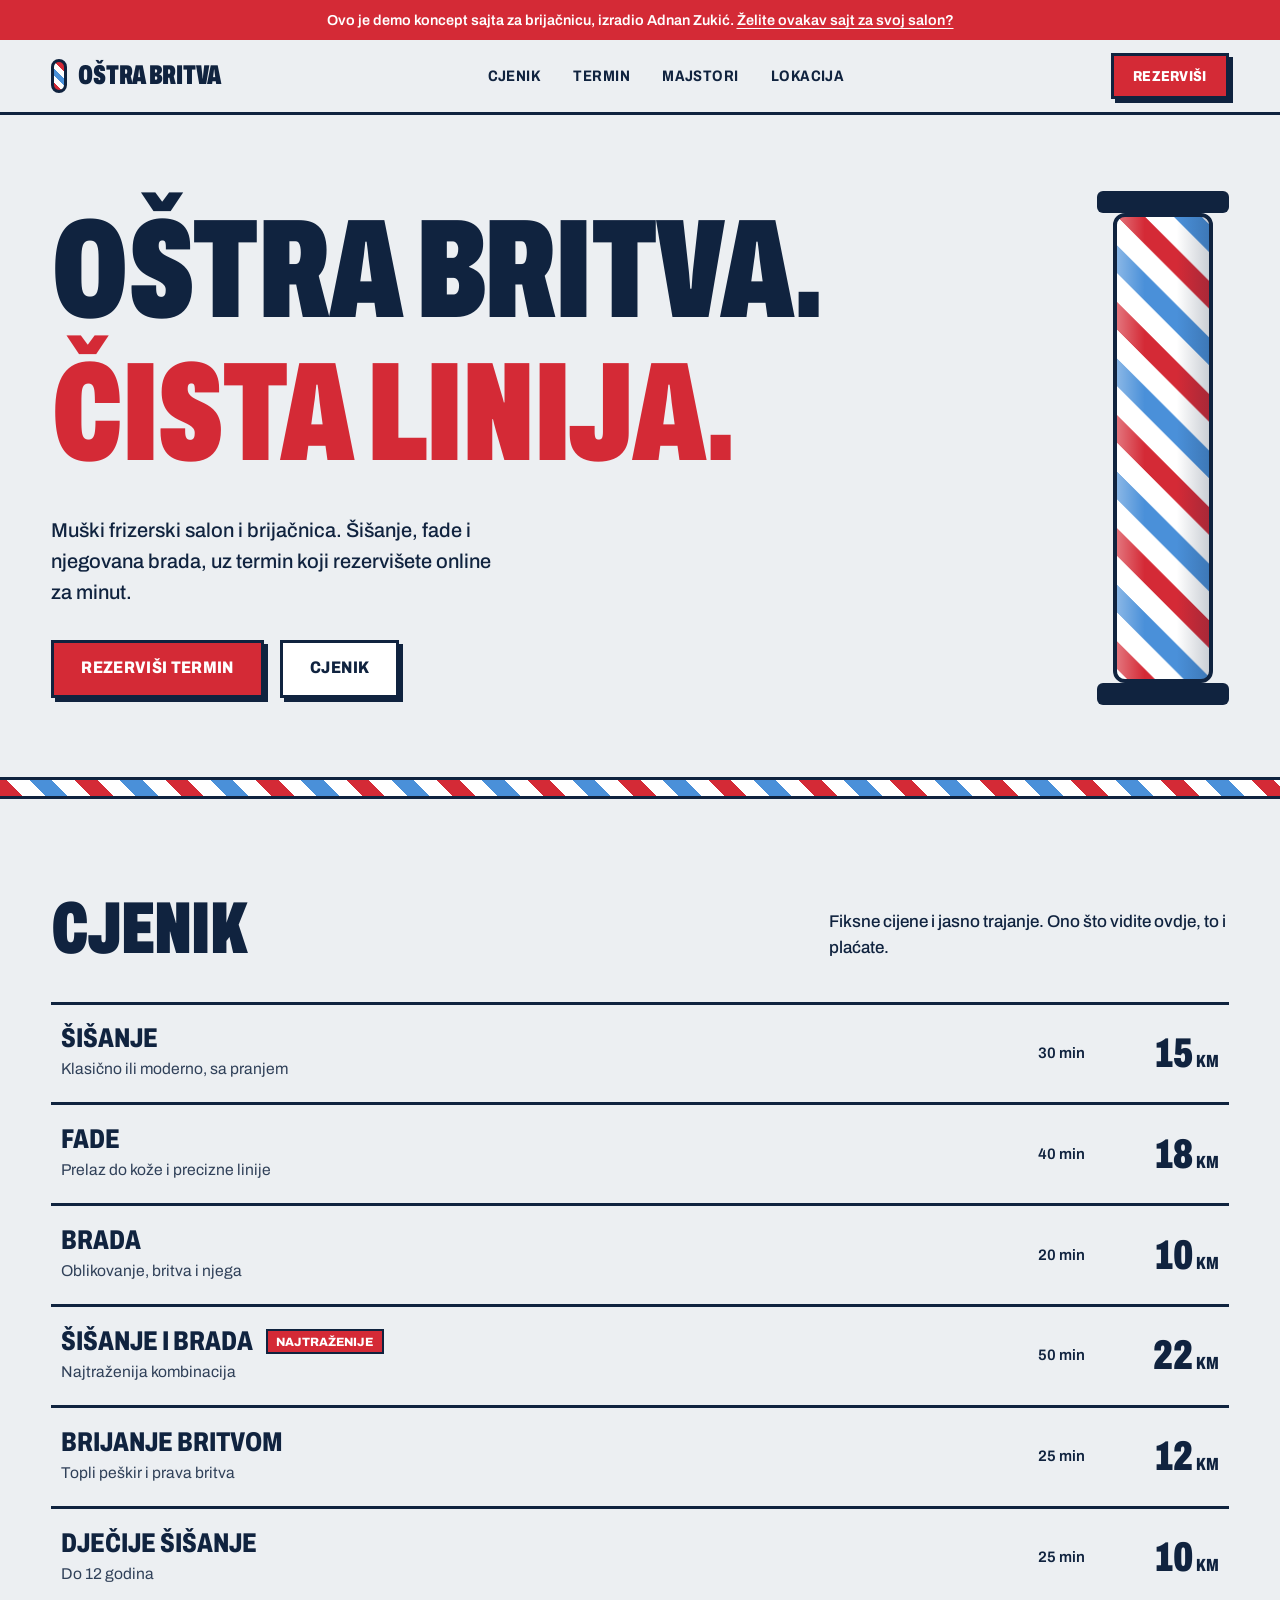
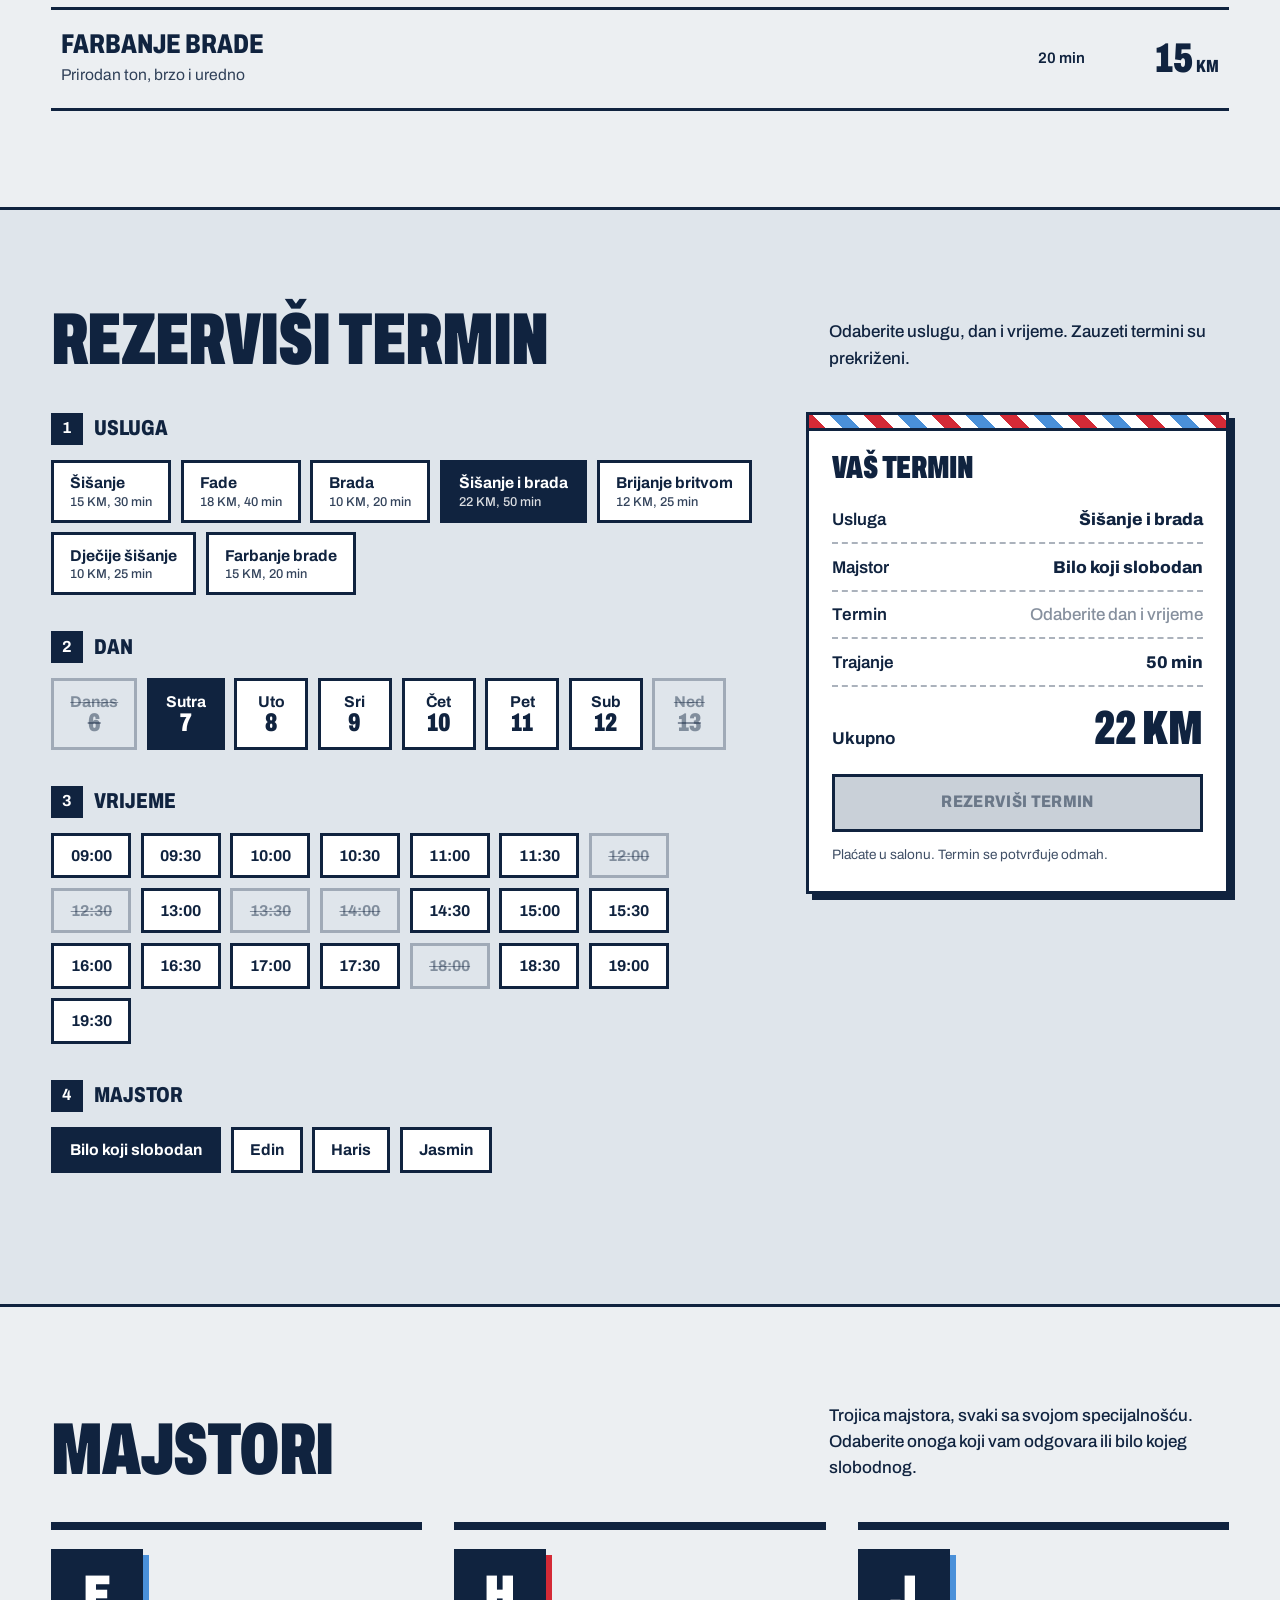
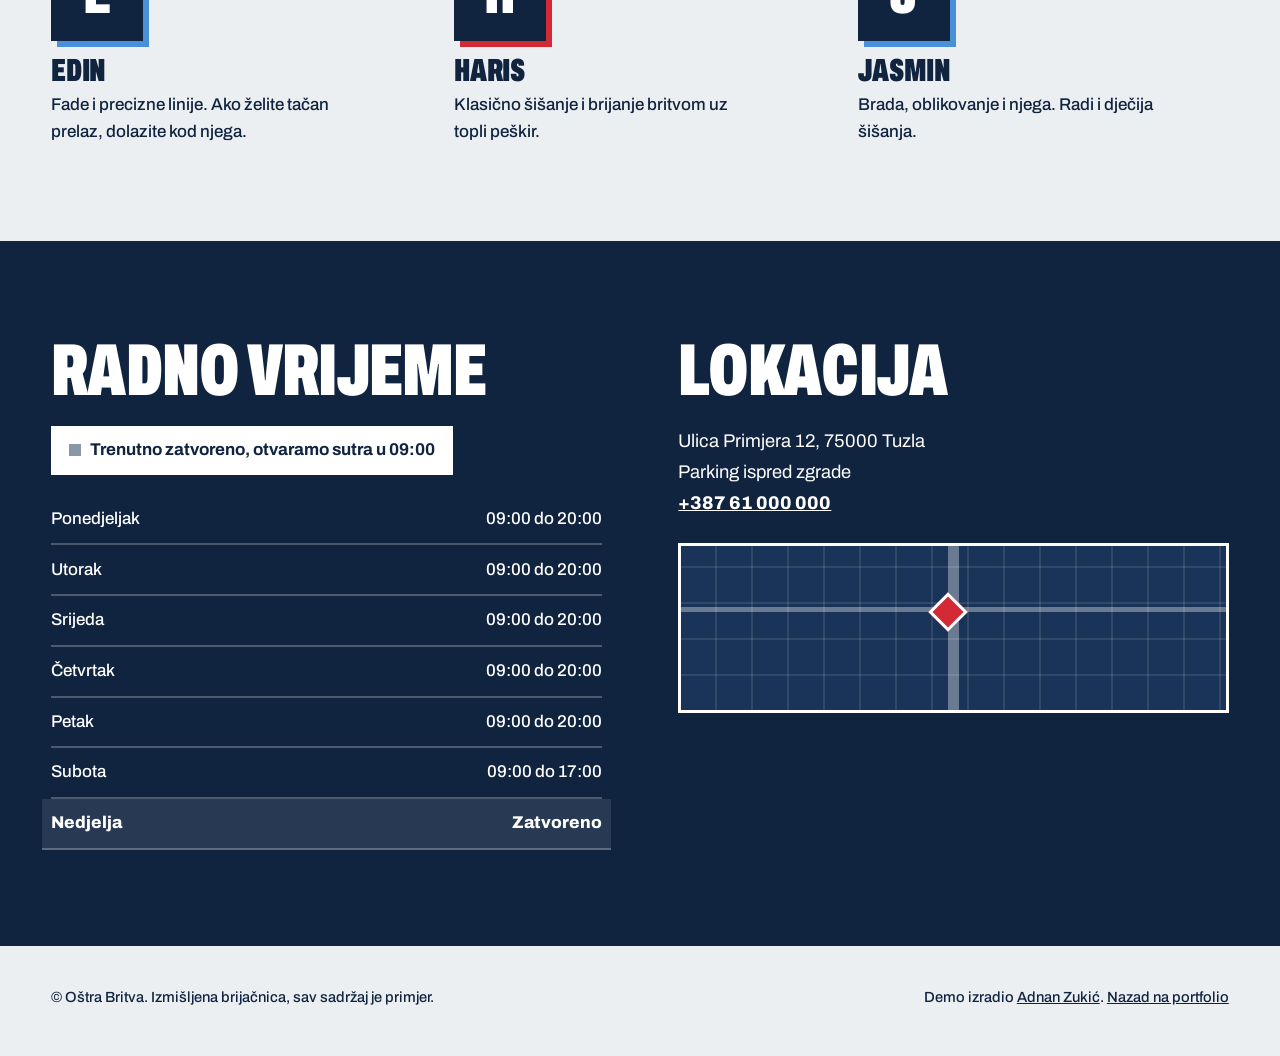
==== public/demo/brijacnica-ostra-britva/index.html @ d1c4181c "Create index.html" ====
<!doctype html>
<html lang="bs">
<head>
<meta charset="UTF-8" />
<meta name="viewport" content="width=device-width, initial-scale=1" />
<title>Oštra Britva | Muški frizerski salon (demo)</title>
<meta name="description" content="Demo koncept sajta za brijačnicu s online rezervacijom termina. Izradio Adnan Zukić." />
<meta name="robots" content="noindex" />
<link rel="preconnect" href="https://fonts.googleapis.com" />
<link rel="preconnect" href="https://fonts.gstatic.com" crossorigin />
<link href="https://fonts.googleapis.com/css2?family=Archivo:wdth,wght@62..125,400..900&display=swap" rel="stylesheet" />
<style>
  :root {
    --ink: #10233f;
    --red: #d42a36;
    --blue: #4a90d9;
    --paper: #eceff2;
    --white: #ffffff;
    --font: 'Archivo', 'Arial Narrow', 'Segoe UI', system-ui, sans-serif;
    --wrap: min(1180px, 92vw);
    --hard: 6px 6px 0 var(--ink);
  }
  * { box-sizing: border-box; margin: 0; padding: 0; }
  html { scroll-behavior: smooth; }
  body { font-family: var(--font); font-size: 17px; line-height: 1.55; color: var(--ink); background: var(--paper); -webkit-font-smoothing: antialiased; }
  a { color: inherit; }
  :focus-visible { outline: 3px solid var(--red); outline-offset: 3px; }
  .wrap { width: var(--wrap); margin-inline: auto; }
  .display { font-stretch: 62%; font-weight: 900; text-transform: uppercase; letter-spacing: -.01em; line-height: .9; }
  h2.display { font-size: clamp(2.6rem, 6vw, 4.6rem); }

  .btn { display: inline-flex; align-items: center; justify-content: center; font: 800 1.05rem/1 var(--font); font-stretch: 85%; text-transform: uppercase; letter-spacing: .02em; padding: 1.1rem 1.7rem; border: 3px solid var(--ink); background: var(--red); color: #fff; text-decoration: none; cursor: pointer; box-shadow: 4px 4px 0 var(--ink); transition: transform .12s ease, box-shadow .12s ease; }
  .btn:hover { transform: translate(2px, 2px); box-shadow: 2px 2px 0 var(--ink); }
  .btn:active { transform: translate(4px, 4px); box-shadow: 0 0 0 var(--ink); }
  .btn.alt { background: #fff; color: var(--ink); }
  .btn[disabled] { background: #c9d0d8; color: #6b7889; cursor: not-allowed; box-shadow: none; transform: none; }

  .demo-strip { background: var(--red); color: #fff; font-size: .9rem; font-weight: 600; text-align: center; padding: .55rem 1rem; }
  .demo-strip a { color: #fff; text-underline-offset: 3px; }

  header.top { position: sticky; top: 0; z-index: 30; background: var(--paper); border-bottom: 3px solid var(--ink); }
  .nav { display: flex; align-items: center; justify-content: space-between; gap: 1.5rem; padding: .8rem 0; }
  .logo { display: flex; align-items: center; gap: .7rem; text-decoration: none; font-size: 1.7rem; }
  .logo .mini { width: 16px; height: 34px; border: 3px solid var(--ink); border-radius: 8px; background: repeating-linear-gradient(45deg, var(--red) 0 5px, #fff 5px 10px, var(--blue) 10px 15px, #fff 15px 20px); }
  .nav ul { display: flex; gap: 2rem; list-style: none; }
  .nav ul a { text-decoration: none; font-weight: 700; font-stretch: 85%; text-transform: uppercase; font-size: .95rem; letter-spacing: .03em; }
  .nav ul a:hover { color: var(--red); }
  .nav .btn { padding: .8rem 1.2rem; font-size: .9rem; }

  /* hero */
  .hero { padding: clamp(2.5rem, 6vw, 5rem) 0 clamp(2.5rem, 6vw, 4.5rem); }
  .hero-grid { display: grid; grid-template-columns: 1fr auto; gap: clamp(1.5rem, 5vw, 5rem); align-items: center; }
  .hero h1 { font-size: clamp(3.4rem, 11vw, 9rem); line-height: 1.02; margin-bottom: 1.8rem; }
  .hero h1 span { display: block; }
  .hero h1 .r { color: var(--red); }
  .hero p.lead { font-size: 1.25rem; max-width: 40ch; margin-bottom: 2rem; font-weight: 500; }
  .hero .actions { display: flex; flex-wrap: wrap; gap: 1rem; }

  .pole-wrap { display: flex; flex-direction: column; align-items: center; }
  .pole-cap { width: 132px; height: 22px; background: var(--ink); border-radius: 6px; position: relative; }
  .pole { width: 100px; height: clamp(300px, 46vw, 470px); border: 4px solid var(--ink); border-radius: 12px; position: relative; overflow: hidden;
    background: repeating-linear-gradient(45deg, var(--red) 0 20px, #fff 20px 40px, var(--blue) 40px 60px, #fff 60px 80px);
    background-size: 113.137px 113.137px; animation: spin 2.4s linear infinite; }
  .pole::after { content: ""; position: absolute; inset: 0; background: linear-gradient(90deg, rgba(255,255,255,.35) 0, rgba(255,255,255,0) 30%, rgba(0,0,0,0) 65%, rgba(16,35,63,.22) 100%); }
  @keyframes spin { to { background-position: 0 113.137px; } }

  .stripe-band { height: 22px; border-block: 3px solid var(--ink); background: repeating-linear-gradient(45deg, var(--red) 0 16px, #fff 16px 32px, var(--blue) 32px 48px, #fff 48px 64px); }

  section.block { padding: clamp(3.5rem, 8vw, 6rem) 0; }
  .sec-head { display: flex; align-items: end; justify-content: space-between; gap: 2rem; flex-wrap: wrap; margin-bottom: 2.5rem; }
  .sec-head p { max-width: 40ch; font-weight: 500; }

  /* price list */
  .plist { border-top: 3px solid var(--ink); }
  .prow { display: grid; grid-template-columns: 1fr auto auto; align-items: center; gap: 1.5rem; padding: 1.3rem .6rem; border-bottom: 3px solid var(--ink); transition: background .15s ease; }
  .prow:hover { background: #fff; }
  .prow h3 { font-size: 1.7rem; font-weight: 800; font-stretch: 75%; text-transform: uppercase; line-height: 1; display: flex; align-items: center; gap: .8rem; flex-wrap: wrap; }
  .prow p { font-size: .98rem; margin-top: .3rem; opacity: .85; }
  .prow .min { font-weight: 600; font-size: .95rem; }
  .prow .price { font-size: 2.6rem; font-weight: 900; font-stretch: 70%; line-height: 1; min-width: 5.5ch; text-align: right; }
  .prow .price small { font-size: 1.1rem; font-weight: 800; margin-left: .2rem; }
  .hot { font: 800 .75rem/1 var(--font); font-stretch: 100%; background: var(--red); color: #fff; border: 2px solid var(--ink); padding: .3rem .55rem; }

  /* booking */
  .book-band { background: #dfe5eb; border-block: 3px solid var(--ink); }
  .book { display: grid; grid-template-columns: 1.25fr .75fr; gap: clamp(1.5rem, 4vw, 3.5rem); align-items: start; }
  .step { margin-bottom: 2.2rem; }
  .step h3 { font-size: 1.35rem; font-weight: 800; font-stretch: 75%; text-transform: uppercase; margin-bottom: .9rem; display: flex; align-items: center; gap: .7rem; }
  .step h3 b { display: inline-grid; place-items: center; width: 2rem; height: 2rem; background: var(--ink); color: #fff; font-stretch: 100%; font-size: 1rem; }
  .chips { display: flex; flex-wrap: wrap; gap: .6rem; }
  .chip { font: 700 .98rem/1.1 var(--font); color: var(--ink); background: #fff; border: 3px solid var(--ink); padding: .7rem 1rem; cursor: pointer; text-align: left; transition: transform .1s ease, background .1s ease; }
  .chip:hover:not([disabled]) { transform: translate(-1px, -1px); }
  .chip[aria-pressed="true"] { background: var(--ink); color: #fff; }
  .chip[disabled] { background: transparent; border-color: rgba(16,35,63,.3); color: rgba(16,35,63,.45); text-decoration: line-through; cursor: not-allowed; }
  .chip small { display: block; font-weight: 500; font-size: .8rem; opacity: .85; margin-top: .2rem; text-decoration: none; }
  .chip.day { text-align: center; min-width: 74px; }
  .chip.day b { display: block; font-size: 1.6rem; font-stretch: 70%; font-weight: 900; line-height: 1; }
  .chip.time { min-width: 80px; text-align: center; }
  .slots-empty { font-weight: 500; }

  .ticket { position: sticky; top: 92px; background: #fff; border: 3px solid var(--ink); box-shadow: var(--hard); }
  .ticket .t-top { height: 16px; background: repeating-linear-gradient(45deg, var(--red) 0 12px, #fff 12px 24px, var(--blue) 24px 36px, #fff 36px 48px); border-bottom: 3px solid var(--ink); }
  .ticket .t-body { padding: 1.4rem 1.4rem 1.6rem; }
  .ticket h3 { font-size: 2rem; margin-bottom: 1rem; }
  .ticket dl { display: grid; gap: .1rem; }
  .ticket dl > div { display: flex; justify-content: space-between; gap: 1rem; padding: .55rem 0; border-bottom: 2px dashed rgba(16,35,63,.35); }
  .ticket dt { font-weight: 600; }
  .ticket dd { font-weight: 800; text-align: right; }
  .ticket dd.empty { font-weight: 500; opacity: .5; }
  .ticket .total { display: flex; align-items: baseline; justify-content: space-between; margin: 1.1rem 0 1.3rem; }
  .ticket .total span { font-weight: 700; }
  .ticket .total strong { font-size: 3rem; font-stretch: 65%; font-weight: 900; line-height: 1; }
  .ticket .btn { width: 100%; }
  .ticket .fine { font-size: .85rem; margin-top: .8rem; opacity: .8; }

  /* barbers */
  .barbers { display: grid; grid-template-columns: repeat(3, 1fr); gap: 2rem; }
  .barber { border-top: 8px solid var(--ink); padding-top: 1.2rem; }
  .barber .mono { width: 92px; height: 92px; background: var(--ink); color: #fff; display: grid; place-items: center; font-size: 3.4rem; font-stretch: 70%; font-weight: 900; margin-bottom: 1rem; box-shadow: 6px 6px 0 var(--blue); }
  .barber:nth-child(2) .mono { box-shadow: 6px 6px 0 var(--red); }
  .barber h3 { font-size: 2rem; margin-bottom: .4rem; }
  .barber p { font-weight: 500; max-width: 30ch; }

  /* location */
  .loc { background: var(--ink); color: #fff; }
  .loc-grid { display: grid; grid-template-columns: 1fr 1fr; gap: clamp(2rem, 6vw, 6rem); }
  .loc h2 { margin-bottom: 1.4rem; }
  .status { display: inline-flex; align-items: center; gap: .6rem; background: #fff; color: var(--ink); font-weight: 700; padding: .55rem .9rem; border: 3px solid #fff; margin-bottom: 1.2rem; }
  .status i { width: 12px; height: 12px; background: #8a97a8; flex-shrink: 0; }
  .status.open i { background: #1fa463; }
  .hours { list-style: none; }
  .hours li { display: flex; justify-content: space-between; padding: .7rem 0; border-bottom: 2px solid rgba(255,255,255,.25); font-weight: 500; }
  .hours li.today { font-weight: 800; color: #fff; background: rgba(255,255,255,.1); padding-inline: .6rem; margin-inline: -.6rem; }
  .loc address { font-style: normal; font-size: 1.15rem; line-height: 1.7; }
  .loc address a { font-weight: 800; }
  .loc .map { margin-top: 1.5rem; height: 170px; border: 3px solid #fff; background:
    linear-gradient(90deg, transparent 49%, rgba(255,255,255,.35) 49% 51%, transparent 51%),
    linear-gradient(0deg, transparent 60%, rgba(255,255,255,.35) 60% 63%, transparent 63%),
    repeating-linear-gradient(0deg, transparent 0 34px, rgba(255,255,255,.1) 34px 36px),
    repeating-linear-gradient(90deg, transparent 0 34px, rgba(255,255,255,.1) 34px 36px), #1a3358; position: relative; }
  .loc .map::after { content: ""; position: absolute; left: 49%; top: 40%; width: 22px; height: 22px; background: var(--red); border: 3px solid #fff; transform: translate(-50%, -50%) rotate(45deg); }

  footer.foot { padding: 2.5rem 0 3rem; font-size: .92rem; font-weight: 500; }
  footer.foot .wrap { display: flex; flex-wrap: wrap; justify-content: space-between; gap: 1rem; }

  dialog { border: 3px solid var(--ink); padding: 2rem; max-width: min(480px, 92vw); background: #fff; color: var(--ink); box-shadow: 10px 10px 0 var(--ink); }
  dialog::backdrop { background: rgba(16,35,63,.6); }
  dialog h3 { font-size: 2.2rem; margin-bottom: .8rem; }
  dialog p { margin-bottom: 1.3rem; font-weight: 500; }
  dialog .sum { font-weight: 800; margin-bottom: 1.3rem; padding: .8rem 1rem; background: var(--paper); border: 2px solid var(--ink); }
  dialog .actions { display: flex; flex-wrap: wrap; gap: .8rem; }

  @media (max-width: 900px) {
    .nav ul { display: none; }
    .hero-grid { grid-template-columns: 1fr; }
    .pole-wrap { flex-direction: row; justify-content: flex-start; }
    .pole-wrap .pole { width: 100%; height: 44px; border-radius: 10px; }
    .pole-wrap .pole-cap { display: none; }
    .pole { animation-name: spin-x; }
    .book, .loc-grid { grid-template-columns: 1fr; }
    .ticket { position: static; }
    .barbers { grid-template-columns: 1fr; }
    .prow { grid-template-columns: 1fr auto; }
    .prow .min { display: none; }
  }
  @keyframes spin-x { to { background-position: 113.137px 0; } }
  @media (prefers-reduced-motion: reduce) {
    html { scroll-behavior: auto; }
    .pole { animation: none !important; }
    * { transition: none !important; }
  }
</style>
</head>
<body>

<div class="demo-strip">
  Ovo je demo koncept sajta za brijačnicu, izradio Adnan Zukić.
  <a href="/contact">Želite ovakav sajt za svoj salon?</a>
</div>

<header class="top">
  <div class="wrap nav">
    <a class="logo display" href="#top" aria-label="Oštra Britva, početna"><span class="mini" aria-hidden="true"></span>Oštra Britva</a>
    <nav aria-label="Glavni meni">
      <ul>
        <li><a href="#cjenik">Cjenik</a></li>
        <li><a href="#rezervacija">Termin</a></li>
        <li><a href="#majstori">Majstori</a></li>
        <li><a href="#lokacija">Lokacija</a></li>
      </ul>
    </nav>
    <a class="btn" href="#rezervacija">Rezerviši</a>
  </div>
</header>

<main id="top">

  <section class="hero">
    <div class="wrap hero-grid">
      <div>
        <h1 class="display"><span>Oštra britva.</span><span class="r">Čista linija.</span></h1>
        <p class="lead">Muški frizerski salon i brijačnica. Šišanje, fade i njegovana brada, uz termin koji rezervišete online za minut.</p>
        <div class="actions">
          <a class="btn" href="#rezervacija">Rezerviši termin</a>
          <a class="btn alt" href="#cjenik">Cjenik</a>
        </div>
      </div>
      <div class="pole-wrap" aria-hidden="true">
        <div class="pole-cap"></div>
        <div class="pole"></div>
        <div class="pole-cap"></div>
      </div>
    </div>
  </section>

  <div class="stripe-band" aria-hidden="true"></div>

  <section class="block" id="cjenik">
    <div class="wrap">
      <div class="sec-head">
        <h2 class="display">Cjenik</h2>
        <p>Fiksne cijene i jasno trajanje. Ono što vidite ovdje, to i plaćate.</p>
      </div>
      <div class="plist" id="plist"></div>
    </div>
  </section>

  <section class="block book-band" id="rezervacija">
    <div class="wrap">
      <div class="sec-head">
        <h2 class="display">Rezerviši termin</h2>
        <p>Odaberite uslugu, dan i vrijeme. Zauzeti termini su prekriženi.</p>
      </div>
      <div class="book">
        <div>
          <div class="step"><h3><b>1</b>Usluga</h3><div class="chips" id="c-service"></div></div>
          <div class="step"><h3><b>2</b>Dan</h3><div class="chips" id="c-day"></div></div>
          <div class="step"><h3><b>3</b>Vrijeme</h3><div class="chips" id="c-time"></div></div>
          <div class="step"><h3><b>4</b>Majstor</h3><div class="chips" id="c-barber"></div></div>
        </div>

        <aside class="ticket" aria-live="polite">
          <div class="t-top"></div>
          <div class="t-body">
            <h3 class="display">Vaš termin</h3>
            <dl>
              <div><dt>Usluga</dt><dd id="t-service">-</dd></div>
              <div><dt>Majstor</dt><dd id="t-barber">-</dd></div>
              <div><dt>Termin</dt><dd id="t-when" class="empty">Odaberite dan i vrijeme</dd></div>
              <div><dt>Trajanje</dt><dd id="t-min">-</dd></div>
            </dl>
            <div class="total"><span>Ukupno</span><strong id="t-price">0 KM</strong></div>
            <button class="btn" id="book-btn" type="button" disabled>Rezerviši termin</button>
            <p class="fine">Plaćate u salonu. Termin se potvrđuje odmah.</p>
          </div>
        </aside>
      </div>
    </div>
  </section>

  <section class="block" id="majstori">
    <div class="wrap">
      <div class="sec-head">
        <h2 class="display">Majstori</h2>
        <p>Trojica majstora, svaki sa svojom specijalnošću. Odaberite onoga koji vam odgovara ili bilo kojeg slobodnog.</p>
      </div>
      <div class="barbers">
        <div class="barber"><div class="mono" aria-hidden="true">E</div><h3 class="display">Edin</h3><p>Fade i precizne linije. Ako želite tačan prelaz, dolazite kod njega.</p></div>
        <div class="barber"><div class="mono" aria-hidden="true">H</div><h3 class="display">Haris</h3><p>Klasično šišanje i brijanje britvom uz topli peškir.</p></div>
        <div class="barber"><div class="mono" aria-hidden="true">J</div><h3 class="display">Jasmin</h3><p>Brada, oblikovanje i njega. Radi i dječija šišanja.</p></div>
      </div>
    </div>
  </section>

  <section class="block loc" id="lokacija">
    <div class="wrap loc-grid">
      <div>
        <h2 class="display">Radno vrijeme</h2>
        <p class="status" id="status"><i></i><span></span></p>
        <ul class="hours" id="hours">
          <li data-d="1"><span>Ponedjeljak</span><span>09:00 do 20:00</span></li>
          <li data-d="2"><span>Utorak</span><span>09:00 do 20:00</span></li>
          <li data-d="3"><span>Srijeda</span><span>09:00 do 20:00</span></li>
          <li data-d="4"><span>Četvrtak</span><span>09:00 do 20:00</span></li>
          <li data-d="5"><span>Petak</span><span>09:00 do 20:00</span></li>
          <li data-d="6"><span>Subota</span><span>09:00 do 17:00</span></li>
          <li data-d="0"><span>Nedjelja</span><span>Zatvoreno</span></li>
        </ul>
      </div>
      <div>
        <h2 class="display">Lokacija</h2>
        <address>
          Ulica Primjera 12, 75000 Tuzla<br />
          Parking ispred zgrade<br />
          <a href="tel:+38761000000">+387 61 000 000</a>
        </address>
        <div class="map" role="img" aria-label="Prostor za kartu lokacije"></div>
      </div>
    </div>
  </section>
</main>

<footer class="foot">
  <div class="wrap">
    <span>© Oštra Britva. Izmišljena brijačnica, sav sadržaj je primjer.</span>
    <span>Demo izradio <a href="/">Adnan Zukić</a>. <a href="/portfolio">Nazad na portfolio</a></span>
  </div>
</footer>

<dialog id="demo-dialog">
  <h3 class="display">Ovo je demo</h3>
  <div class="sum" id="d-sum"></div>
  <p>Na pravom sajtu ova rezervacija stiže direktno na vaš WhatsApp ili Viber i upisuje se u raspored. Ništa nije poslano.</p>
  <div class="actions">
    <a class="btn" href="/contact">Želim ovakav sajt</a>
    <button class="btn alt" type="button" id="d-close">Zatvori</button>
  </div>
</dialog>

<script>
(function () {
  var services = [
    { n: 'Šišanje', d: 'Klasično ili moderno, sa pranjem', m: 30, p: 15 },
    { n: 'Fade', d: 'Prelaz do kože i precizne linije', m: 40, p: 18 },
    { n: 'Brada', d: 'Oblikovanje, britva i njega', m: 20, p: 10 },
    { n: 'Šišanje i brada', d: 'Najtraženija kombinacija', m: 50, p: 22, hot: true },
    { n: 'Brijanje britvom', d: 'Topli peškir i prava britva', m: 25, p: 12 },
    { n: 'Dječije šišanje', d: 'Do 12 godina', m: 25, p: 10 },
    { n: 'Farbanje brade', d: 'Prirodan ton, brzo i uredno', m: 20, p: 15 }
  ];
  var barbers = ['Bilo koji slobodan', 'Edin', 'Haris', 'Jasmin'];
  var hours = { 0: null, 1: [9, 20], 2: [9, 20], 3: [9, 20], 4: [9, 20], 5: [9, 20], 6: [9, 17] };
  var dayShort = ['Ned', 'Pon', 'Uto', 'Sri', 'Čet', 'Pet', 'Sub'];
  var dayFull = ['nedjelja', 'ponedjeljak', 'utorak', 'srijeda', 'četvrtak', 'petak', 'subota'];
  var dayAcc = ['nedjelju', 'ponedjeljak', 'utorak', 'srijedu', 'četvrtak', 'petak', 'subotu'];
  var months = ['januar', 'februar', 'mart', 'april', 'maj', 'juni', 'juli', 'august', 'septembar', 'oktobar', 'novembar', 'decembar'];
  function pad(n) { return (n < 10 ? '0' : '') + n; }
  function $(id) { return document.getElementById(id); }

  /* ---------- cjenik ---------- */
  $('plist').innerHTML = services.map(function (s) {
    return '<div class="prow"><div><h3>' + s.n + (s.hot ? ' <span class="hot">Najtraženije</span>' : '') + '</h3><p>' + s.d + '</p></div>' +
      '<div class="min">' + s.m + ' min</div><div class="price">' + s.p + '<small>KM</small></div></div>';
  }).join('');

  /* ---------- stanje ---------- */
  var state = { s: 3, day: null, time: null, b: 0 };
  var days = [];
  var now = new Date();
  for (var i = 0; i < 8; i++) { var d = new Date(now.getFullYear(), now.getMonth(), now.getDate() + i); days.push(d); }
  state.day = days.findIndex(function (d) { return hours[d.getDay()] && slotsFor(d).some(function (t) { return !t.off; }); });
  if (state.day < 0) state.day = null;

  function hash(str) { var h = 2166136261; for (var i = 0; i < str.length; i++) { h ^= str.charCodeAt(i); h = Math.imul(h, 16777619); } return (h >>> 0) % 100; }
  function slotsFor(d) {
    var w = hours[d.getDay()], out = [];
    if (!w) return out;
    var isToday = d.toDateString() === now.toDateString(), nowH = now.getHours() + now.getMinutes() / 60;
    for (var t = w[0]; t < w[1]; t += .5) {
      var lbl = pad(Math.floor(t)) + ':' + (t % 1 ? '30' : '00');
      var busy = hash(d.getDate() + '-' + d.getMonth() + '-' + lbl) < 34;
      var past = isToday && t <= nowH + .25;
      out.push({ t: lbl, off: busy || past });
    }
    return out;
  }

  /* ---------- prikaz ---------- */
  function chipHTML(cls, pressed, off, inner, idx, attr) {
    return '<button type="button" class="chip ' + cls + '" data-' + attr + '="' + idx + '" aria-pressed="' + pressed + '"' + (off ? ' disabled' : '') + '>' + inner + '</button>';
  }
  function render() {
    $('c-service').innerHTML = services.map(function (s, i) {
      return chipHTML('', state.s === i, false, s.n + '<small>' + s.p + ' KM, ' + s.m + ' min</small>', i, 's');
    }).join('');
    $('c-day').innerHTML = days.map(function (d, i) {
      var closed = !hours[d.getDay()];
      var lab = i === 0 ? 'Danas' : i === 1 ? 'Sutra' : dayShort[d.getDay()];
      return chipHTML('day', state.day === i, closed, lab + '<b>' + d.getDate() + '</b>', i, 'day');
    }).join('');
    var sl = state.day === null ? [] : slotsFor(days[state.day]);
    $('c-time').innerHTML = !sl.length ? '<p class="slots-empty">Odaberite dan.</p>' :
      (sl.every(function (x) { return x.off; }) ? '<p class="slots-empty">Nema slobodnih termina za taj dan. Odaberite drugi dan.</p>' :
        sl.map(function (x) { return chipHTML('time', state.time === x.t, x.off, x.t, x.t, 'time'); }).join(''));
    $('c-barber').innerHTML = barbers.map(function (b, i) { return chipHTML('', state.b === i, false, b, i, 'b'); }).join('');
    ticket();
  }
  function whenText() {
    if (state.day === null || !state.time) return null;
    var d = days[state.day];
    return dayFull[d.getDay()] + ', ' + d.getDate() + '. ' + months[d.getMonth()] + ' u ' + state.time;
  }
  function ticket() {
    var s = services[state.s], w = whenText();
    $('t-service').textContent = s.n;
    $('t-barber').textContent = barbers[state.b];
    var tw = $('t-when'); tw.textContent = w || 'Odaberite dan i vrijeme'; tw.className = w ? '' : 'empty';
    $('t-min').textContent = s.m + ' min';
    $('t-price').textContent = s.p + ' KM';
    $('book-btn').disabled = !w;
  }
  function on(id, attr, fn) {
    $(id).addEventListener('click', function (e) {
      var b = e.target.closest('[data-' + attr + ']'); if (!b || b.disabled) return;
      fn(b.getAttribute('data-' + attr)); render();
    });
  }
  on('c-service', 's', function (v) { state.s = +v; });
  on('c-day', 'day', function (v) { state.day = +v; state.time = null; });
  on('c-time', 'time', function (v) { state.time = v; });
  on('c-barber', 'b', function (v) { state.b = +v; });
  render();

  /* ---------- dijalog ---------- */
  var dlg = $('demo-dialog');
  $('book-btn').addEventListener('click', function () {
    var s = services[state.s];
    $('d-sum').textContent = s.n + ', ' + barbers[state.b] + ', ' + whenText() + ', ' + s.p + ' KM';
    if (dlg.showModal) dlg.showModal(); else alert('Ovo je demo. Ništa nije poslano.');
  });
  $('d-close').addEventListener('click', function () { dlg.close(); });

  /* ---------- radno vrijeme uživo ---------- */
  var h = now.getHours() + now.getMinutes() / 60, dn = now.getDay(), w0 = hours[dn], txt, open = false;
  if (w0 && h >= w0[0] && h < w0[1]) { open = true; txt = 'Otvoreno, radimo do ' + pad(w0[1]) + ':00'; }
  else {
    for (var k = 0; k < 8; k++) {
      var dd = (dn + k) % 7, tt = hours[dd];
      if (!tt || (k === 0 && h >= tt[0])) continue;
      txt = 'Trenutno zatvoreno, otvaramo ' + (k === 0 ? 'danas' : k === 1 ? 'sutra' : 'u ' + dayAcc[dd]) + ' u ' + pad(tt[0]) + ':00';
      break;
    }
  }
  var st = $('status'); st.classList.toggle('open', open); st.querySelector('span').textContent = txt;
  [].forEach.call(document.querySelectorAll('#hours li'), function (li) { if (+li.dataset.d === dn) li.classList.add('today'); });
})();
</script>
</body>
</html>
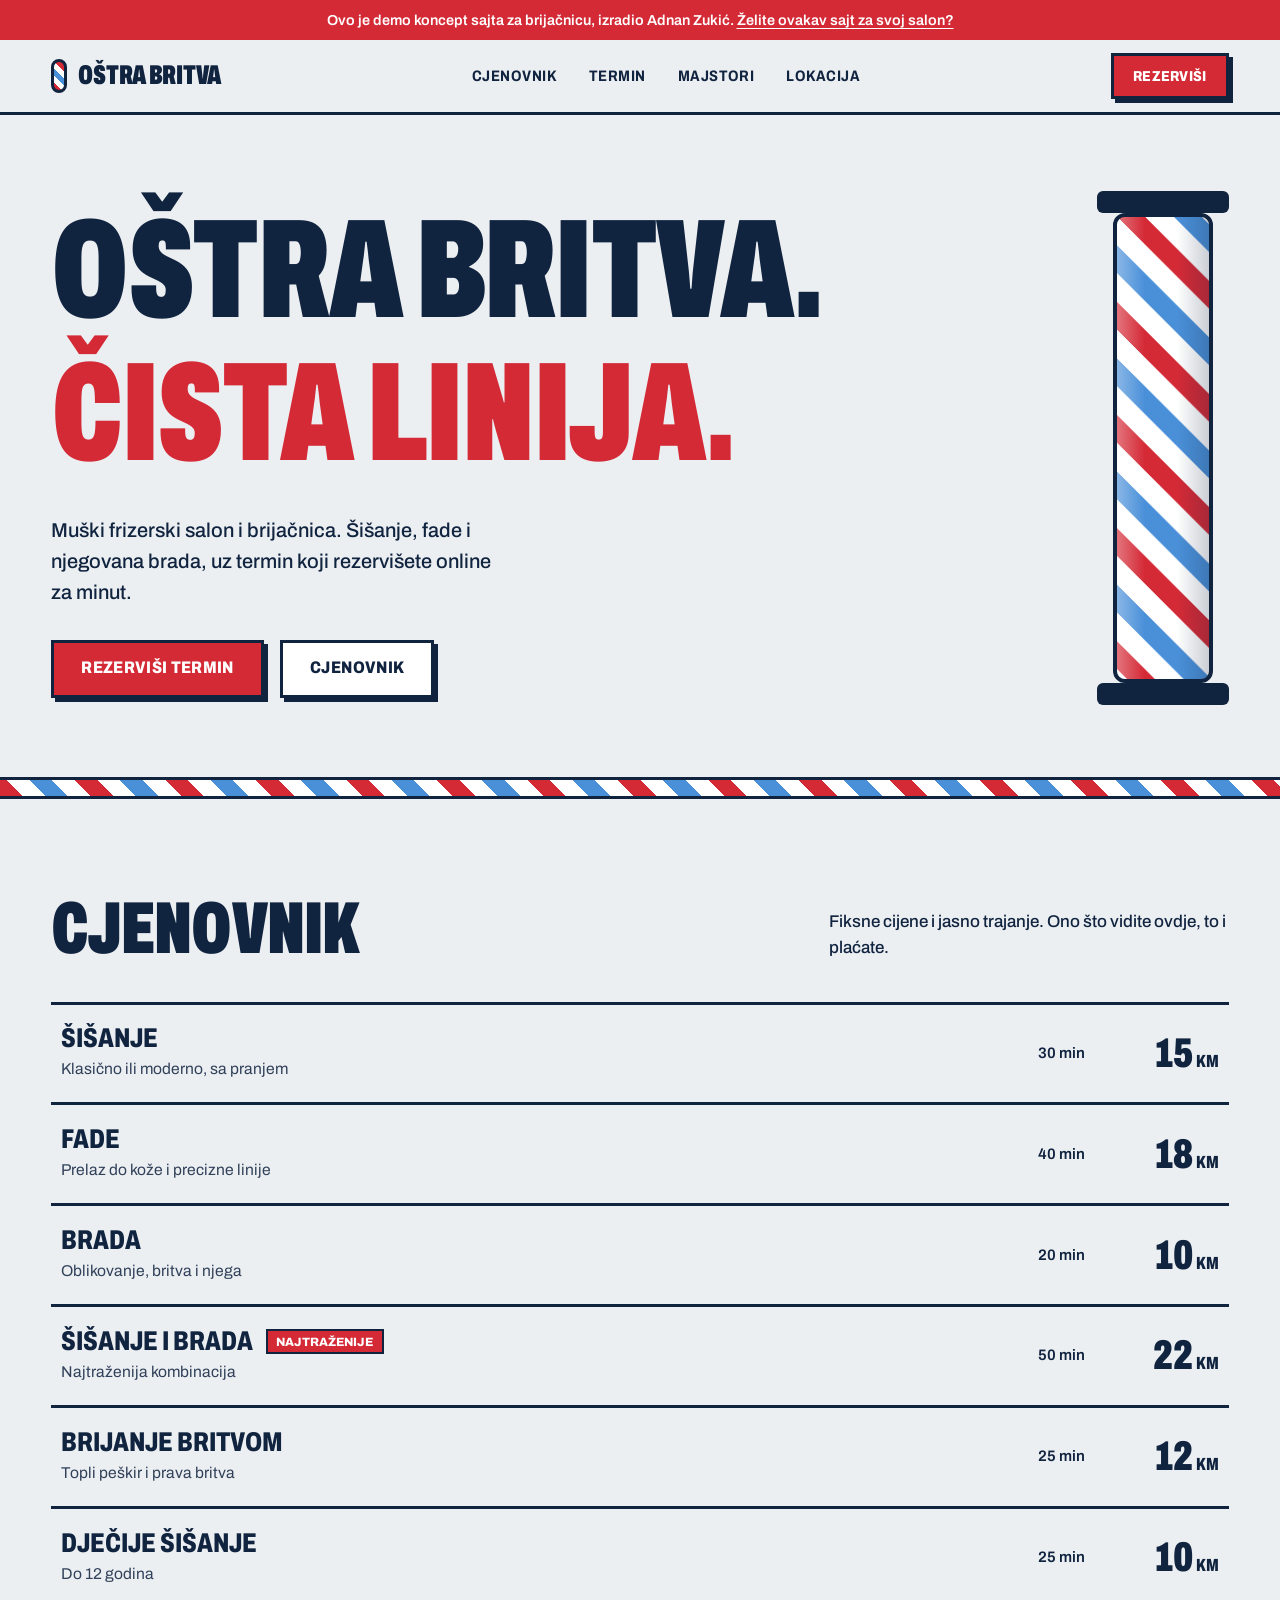
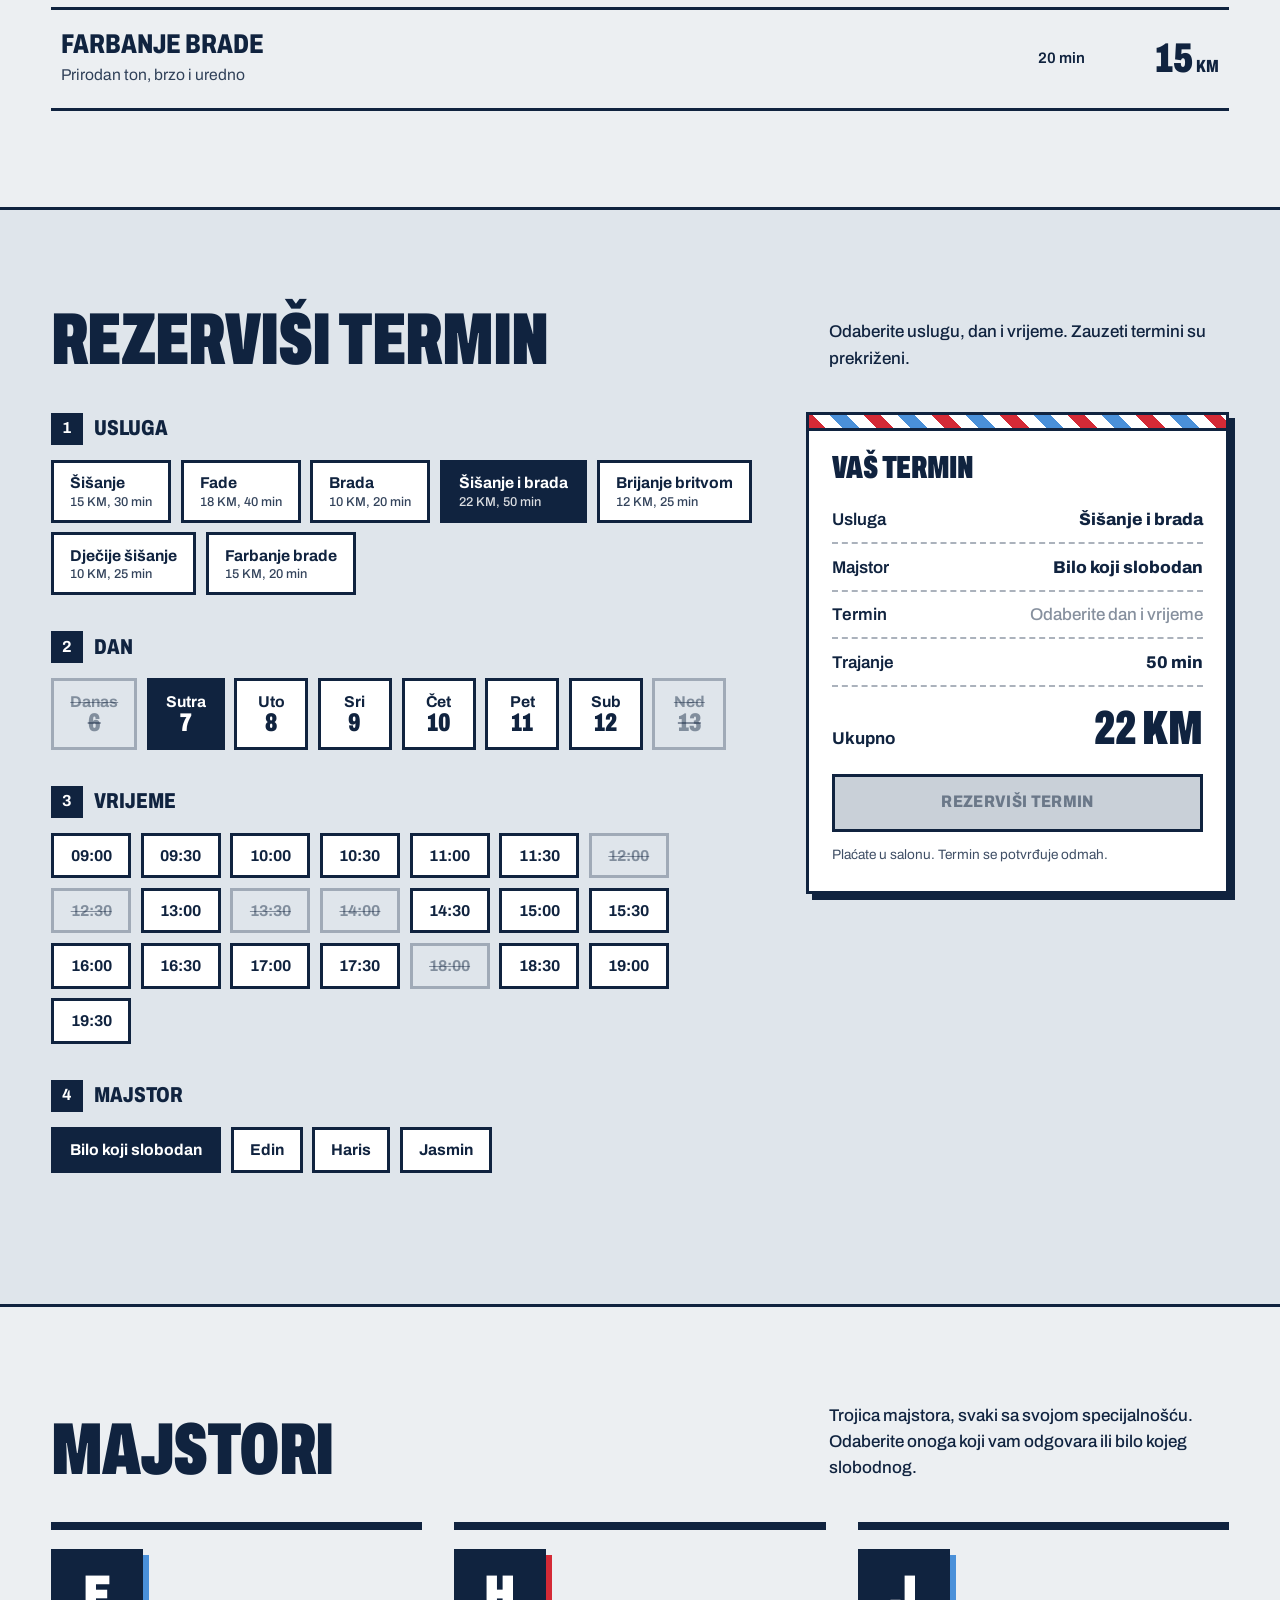
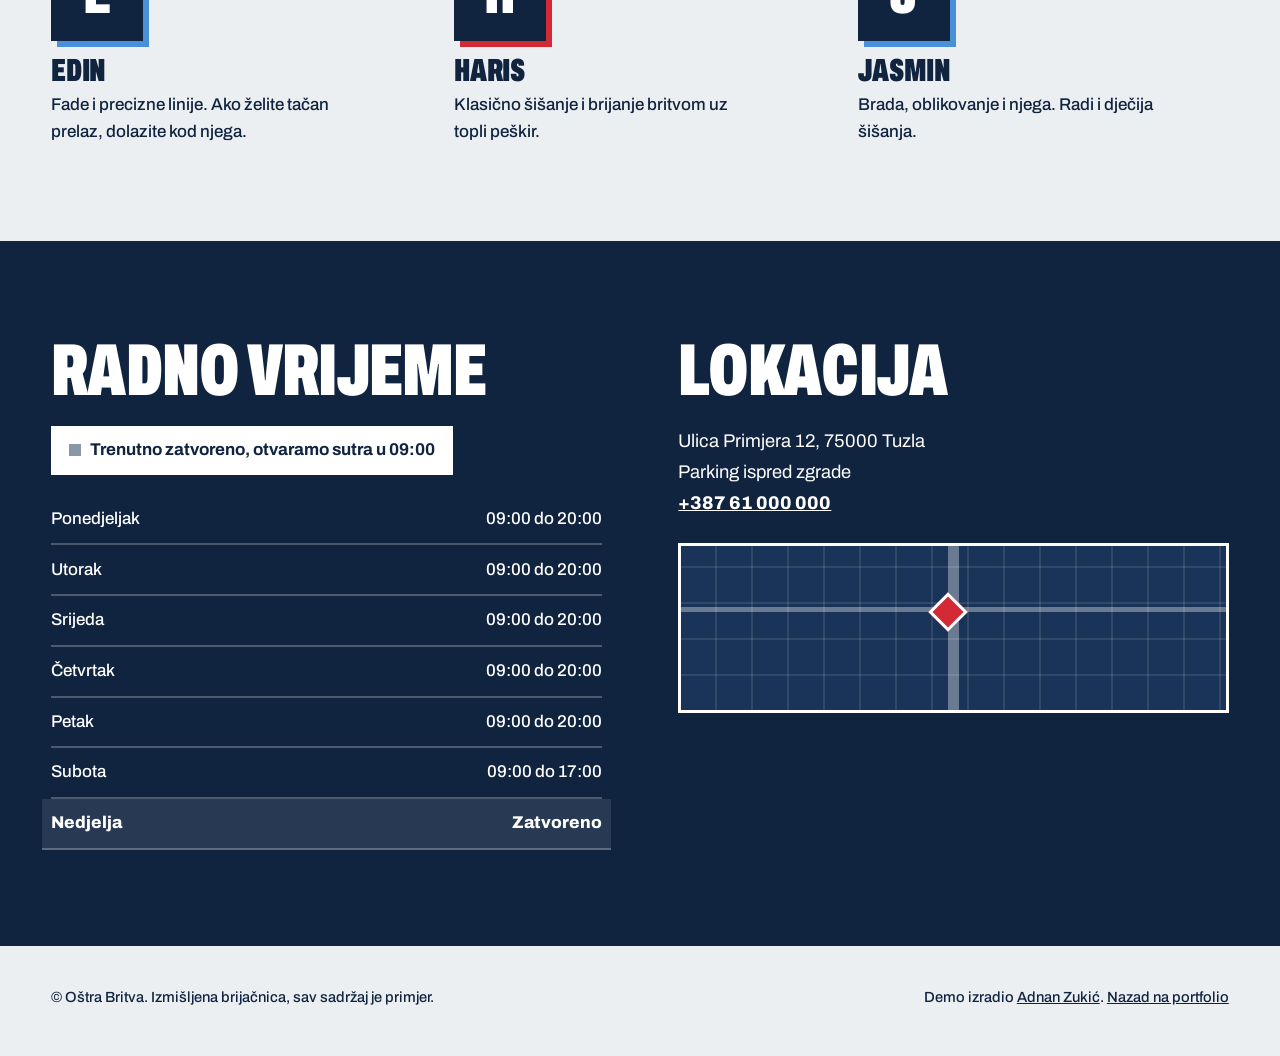
==== commit 4f538c1c: "Update index.html" ====
--- a/public/demo/brijacnica-ostra-britva/index.html
+++ b/public/demo/brijacnica-ostra-britva/index.html
@@ -183,7 +183,7 @@
     <a class="logo display" href="#top" aria-label="Oštra Britva, početna"><span class="mini" aria-hidden="true"></span>Oštra Britva</a>
     <nav aria-label="Glavni meni">
       <ul>
-        <li><a href="#cjenik">Cjenik</a></li>
+        <li><a href="#Cjenovnik">Cjenovnik</a></li>
         <li><a href="#rezervacija">Termin</a></li>
         <li><a href="#majstori">Majstori</a></li>
         <li><a href="#lokacija">Lokacija</a></li>
@@ -202,7 +202,7 @@
         <p class="lead">Muški frizerski salon i brijačnica. Šišanje, fade i njegovana brada, uz termin koji rezervišete online za minut.</p>
         <div class="actions">
           <a class="btn" href="#rezervacija">Rezerviši termin</a>
-          <a class="btn alt" href="#cjenik">Cjenik</a>
+          <a class="btn alt" href="#Cjenovnik">Cjenovnik</a>
         </div>
       </div>
       <div class="pole-wrap" aria-hidden="true">
@@ -215,10 +215,10 @@
 
   <div class="stripe-band" aria-hidden="true"></div>
 
-  <section class="block" id="cjenik">
+  <section class="block" id="Cjenovnik">
     <div class="wrap">
       <div class="sec-head">
-        <h2 class="display">Cjenik</h2>
+        <h2 class="display">Cjenovnik</h2>
         <p>Fiksne cijene i jasno trajanje. Ono što vidite ovdje, to i plaćate.</p>
       </div>
       <div class="plist" id="plist"></div>
@@ -337,7 +337,7 @@
   function pad(n) { return (n < 10 ? '0' : '') + n; }
   function $(id) { return document.getElementById(id); }
 
-  /* ---------- cjenik ---------- */
+  /* ---------- Cjenovnik ---------- */
   $('plist').innerHTML = services.map(function (s) {
     return '<div class="prow"><div><h3>' + s.n + (s.hot ? ' <span class="hot">Najtraženije</span>' : '') + '</h3><p>' + s.d + '</p></div>' +
       '<div class="min">' + s.m + ' min</div><div class="price">' + s.p + '<small>KM</small></div></div>';
